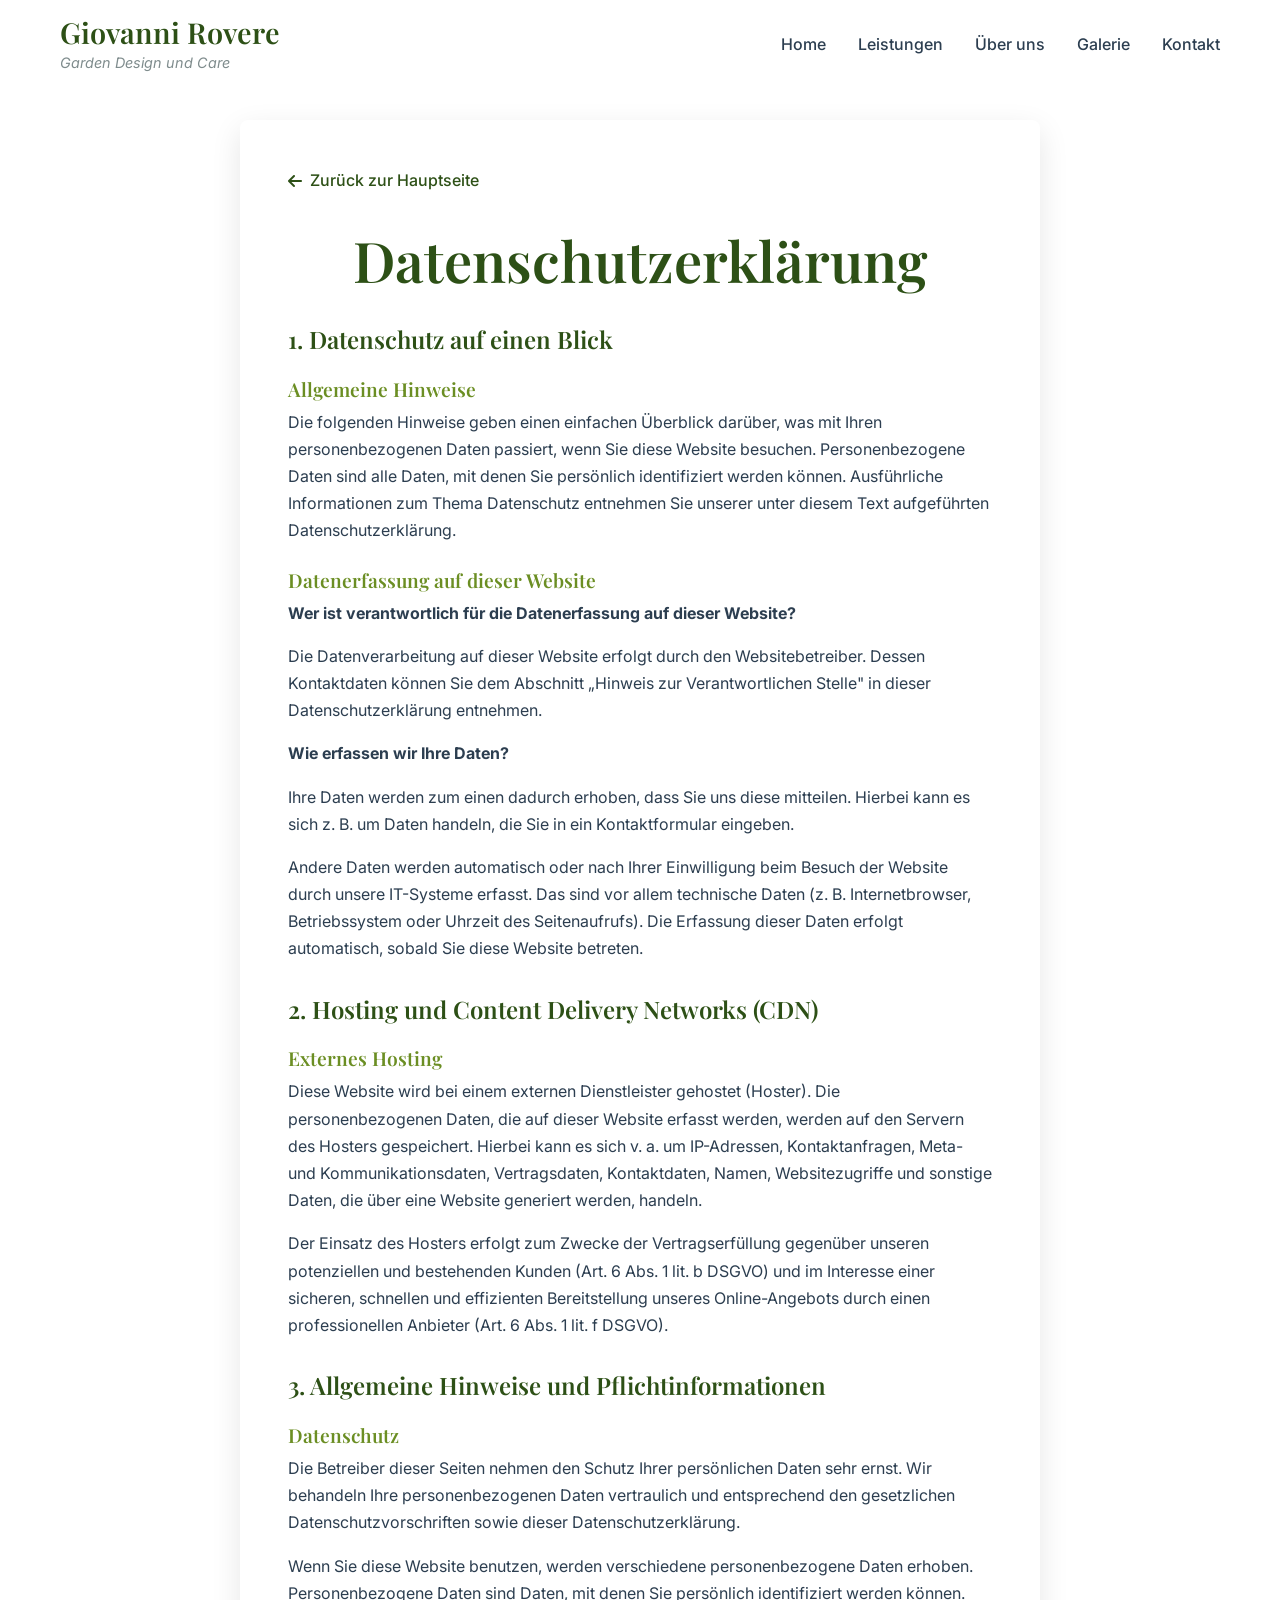
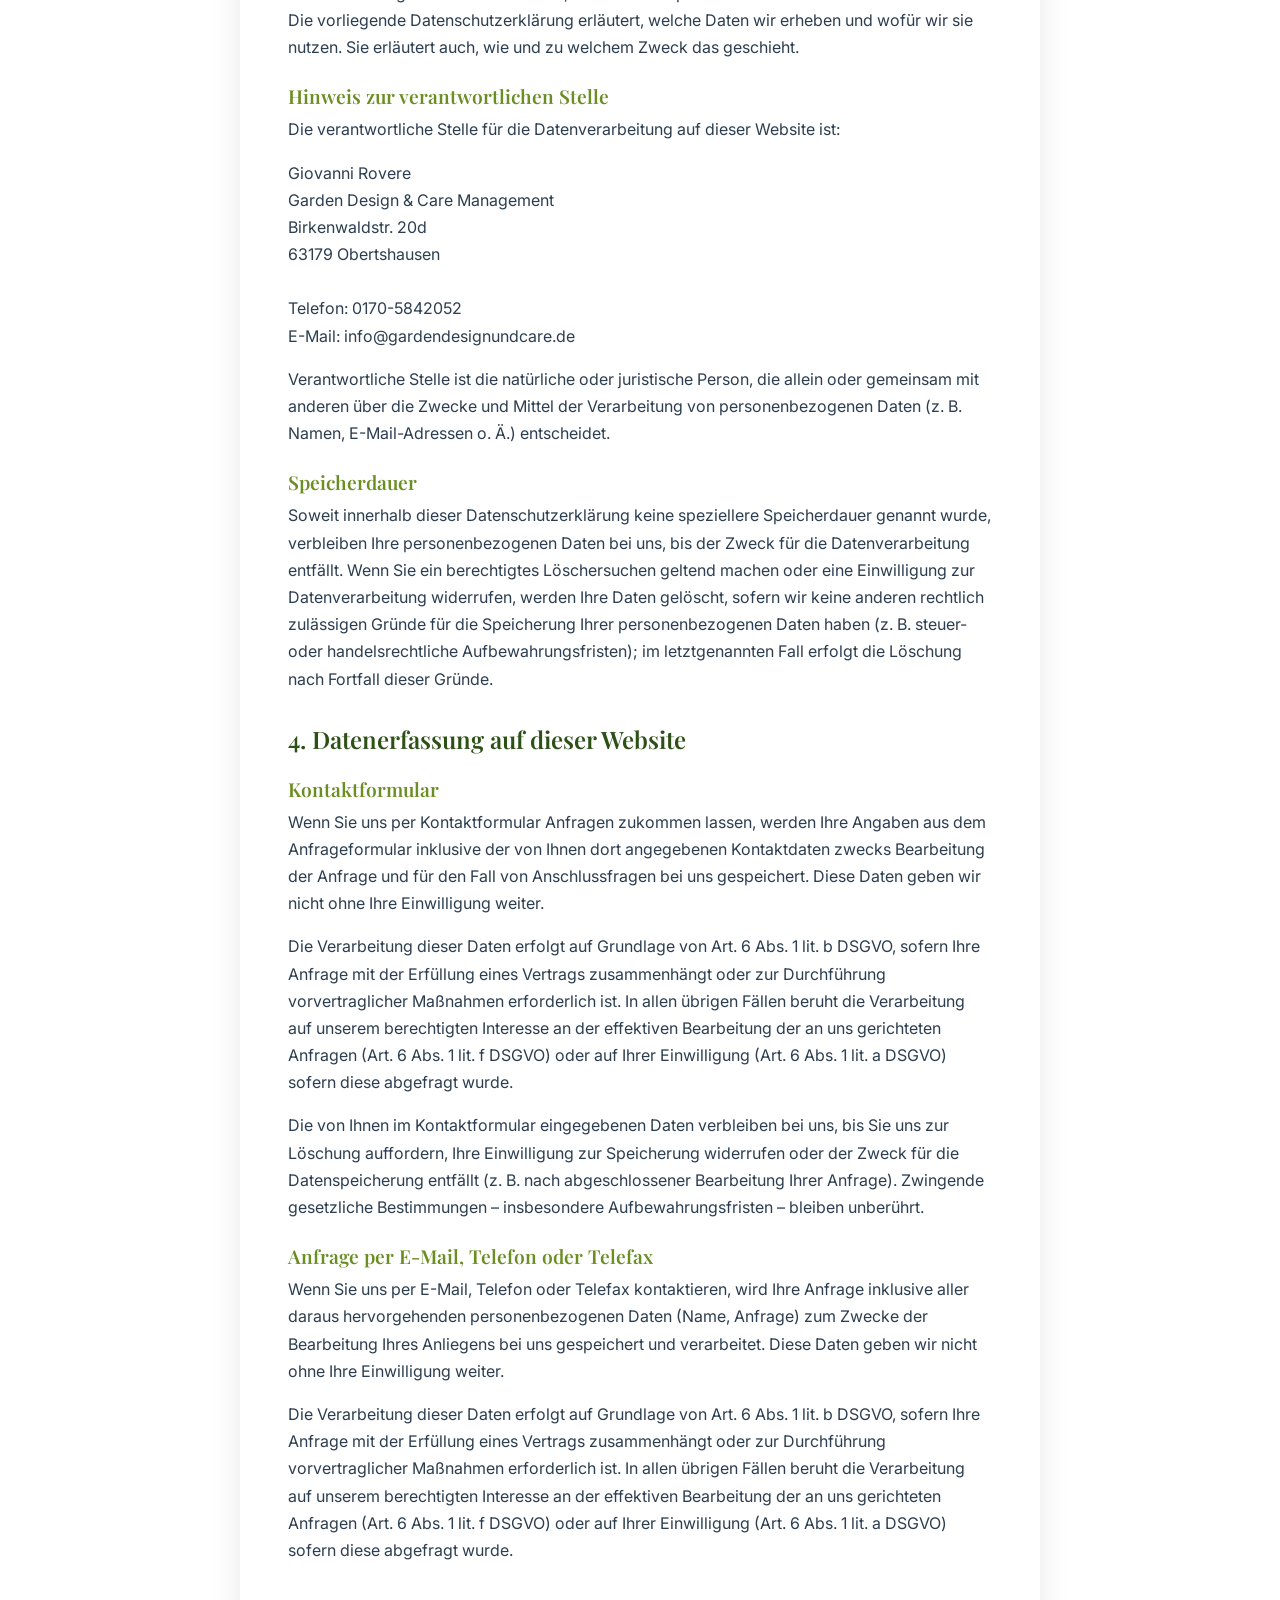
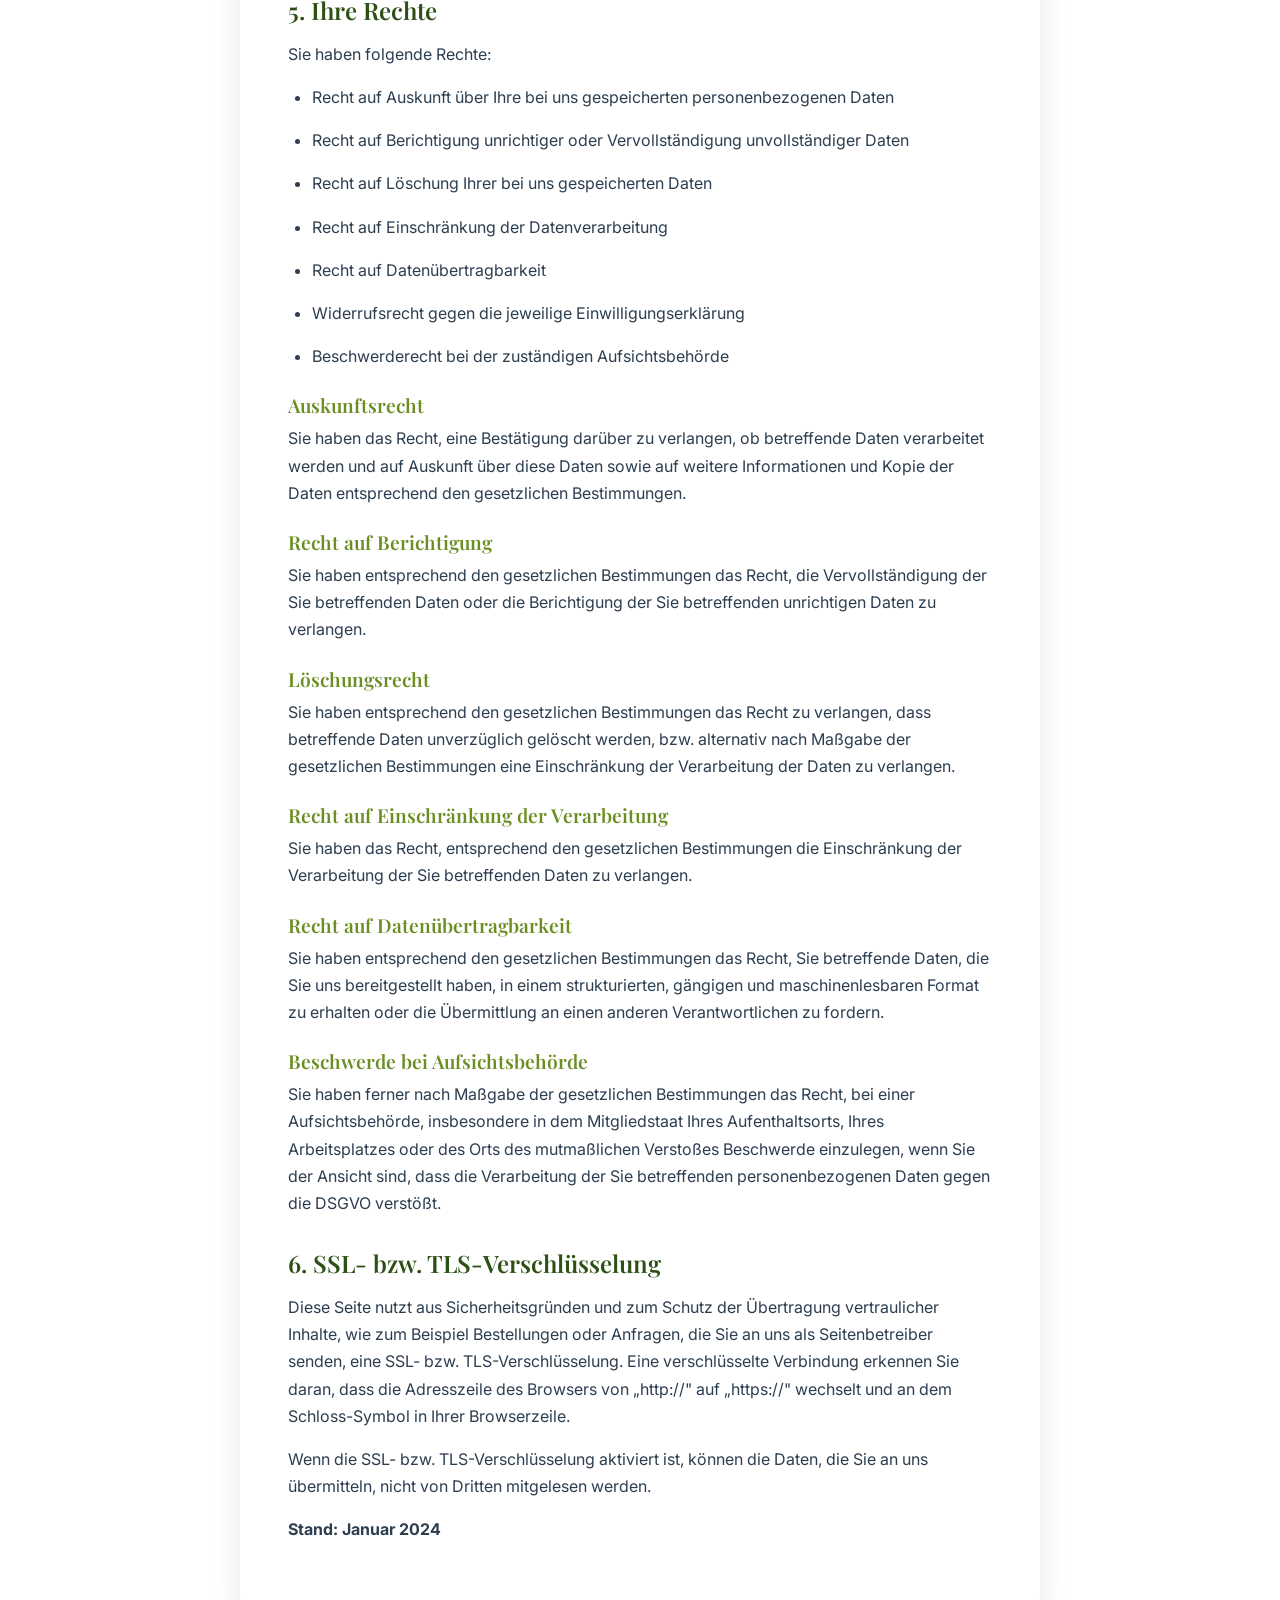
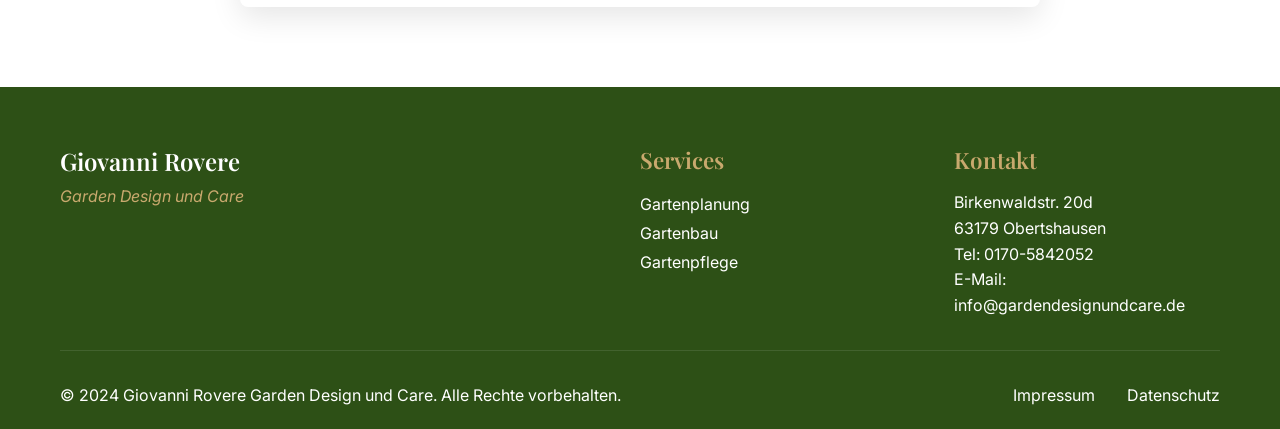
==== datenschutz.html @ 3ccd60da "Initial website launch for Giovanni Rovere Garden Design & Care ✨ Features implemented: - Modern, lu" ====
<!DOCTYPE html>
<html lang="de">
<head>
    <meta charset="UTF-8">
    <meta name="viewport" content="width=device-width, initial-scale=1.0">
    <title>Datenschutzerklärung - Garden Design und Care | Giovanni Rovere</title>
    <meta name="description" content="Datenschutzerklärung von Garden Design und Care Management - Giovanni Rovere, Obertshausen">
    
    <link rel="preconnect" href="https://fonts.googleapis.com">
    <link rel="preconnect" href="https://fonts.gstatic.com" crossorigin>
    <link href="https://fonts.googleapis.com/css2?family=Playfair+Display:wght@400;500;600;700&family=Inter:wght@300;400;500;600;700&display=swap" rel="stylesheet">
    <link rel="stylesheet" href="https://cdnjs.cloudflare.com/ajax/libs/font-awesome/6.4.0/css/all.min.css">
    <link rel="stylesheet" href="css/style.css">
    <style>
        .legal-page {
            padding: 120px 0 80px;
            min-height: 100vh;
        }
        .legal-content {
            max-width: 800px;
            margin: 0 auto;
            background: var(--white);
            padding: 3rem;
            border-radius: var(--border-radius);
            box-shadow: var(--shadow);
        }
        .legal-content h1 {
            color: var(--primary-color);
            margin-bottom: 2rem;
            text-align: center;
        }
        .legal-content h2 {
            color: var(--primary-color);
            margin-top: 2rem;
            margin-bottom: 1rem;
            font-size: 1.5rem;
        }
        .legal-content h3 {
            color: var(--secondary-color);
            margin-top: 1.5rem;
            margin-bottom: 0.5rem;
            font-size: 1.2rem;
        }
        .legal-content p, .legal-content li {
            margin-bottom: 1rem;
            line-height: 1.7;
        }
        .legal-content ul {
            margin-left: 1.5rem;
            margin-bottom: 1.5rem;
        }
        .back-btn {
            display: inline-flex;
            align-items: center;
            gap: 0.5rem;
            color: var(--primary-color);
            text-decoration: none;
            margin-bottom: 2rem;
            font-weight: 500;
            transition: var(--transition);
        }
        .back-btn:hover {
            color: var(--accent-color);
        }
    </style>
</head>
<body>
    <!-- Navigation -->
    <nav class="navbar scrolled" id="navbar">
        <div class="nav-container">
            <div class="nav-brand">
                <h2>Giovanni Rovere</h2>
                <span class="nav-tagline">Garden Design und Care</span>
            </div>
            <ul class="nav-menu" id="nav-menu">
                <li><a href="index.html" class="nav-link">Home</a></li>
                <li><a href="index.html#services" class="nav-link">Leistungen</a></li>
                <li><a href="index.html#about" class="nav-link">Über uns</a></li>
                <li><a href="index.html#gallery" class="nav-link">Galerie</a></li>
                <li><a href="index.html#contact" class="nav-link">Kontakt</a></li>
            </ul>
            <div class="hamburger" id="hamburger">
                <span></span>
                <span></span>
                <span></span>
            </div>
        </div>
    </nav>

    <!-- Legal Content -->
    <section class="legal-page">
        <div class="container">
            <div class="legal-content">
                <a href="index.html" class="back-btn">
                    <i class="fas fa-arrow-left"></i>
                    Zurück zur Hauptseite
                </a>
                
                <h1>Datenschutzerklärung</h1>
                
                <h2>1. Datenschutz auf einen Blick</h2>
                
                <h3>Allgemeine Hinweise</h3>
                <p>Die folgenden Hinweise geben einen einfachen Überblick darüber, was mit Ihren personenbezogenen Daten passiert, wenn Sie diese Website besuchen. Personenbezogene Daten sind alle Daten, mit denen Sie persönlich identifiziert werden können. Ausführliche Informationen zum Thema Datenschutz entnehmen Sie unserer unter diesem Text aufgeführten Datenschutzerklärung.</p>
                
                <h3>Datenerfassung auf dieser Website</h3>
                <p><strong>Wer ist verantwortlich für die Datenerfassung auf dieser Website?</strong></p>
                <p>Die Datenverarbeitung auf dieser Website erfolgt durch den Websitebetreiber. Dessen Kontaktdaten können Sie dem Abschnitt „Hinweis zur Verantwortlichen Stelle" in dieser Datenschutzerklärung entnehmen.</p>
                
                <p><strong>Wie erfassen wir Ihre Daten?</strong></p>
                <p>Ihre Daten werden zum einen dadurch erhoben, dass Sie uns diese mitteilen. Hierbei kann es sich z. B. um Daten handeln, die Sie in ein Kontaktformular eingeben.</p>
                
                <p>Andere Daten werden automatisch oder nach Ihrer Einwilligung beim Besuch der Website durch unsere IT-Systeme erfasst. Das sind vor allem technische Daten (z. B. Internetbrowser, Betriebssystem oder Uhrzeit des Seitenaufrufs). Die Erfassung dieser Daten erfolgt automatisch, sobald Sie diese Website betreten.</p>
                
                <h2>2. Hosting und Content Delivery Networks (CDN)</h2>
                
                <h3>Externes Hosting</h3>
                <p>Diese Website wird bei einem externen Dienstleister gehostet (Hoster). Die personenbezogenen Daten, die auf dieser Website erfasst werden, werden auf den Servern des Hosters gespeichert. Hierbei kann es sich v. a. um IP-Adressen, Kontaktanfragen, Meta- und Kommunikationsdaten, Vertragsdaten, Kontaktdaten, Namen, Websitezugriffe und sonstige Daten, die über eine Website generiert werden, handeln.</p>
                
                <p>Der Einsatz des Hosters erfolgt zum Zwecke der Vertragserfüllung gegenüber unseren potenziellen und bestehenden Kunden (Art. 6 Abs. 1 lit. b DSGVO) und im Interesse einer sicheren, schnellen und effizienten Bereitstellung unseres Online-Angebots durch einen professionellen Anbieter (Art. 6 Abs. 1 lit. f DSGVO).</p>
                
                <h2>3. Allgemeine Hinweise und Pflichtinformationen</h2>
                
                <h3>Datenschutz</h3>
                <p>Die Betreiber dieser Seiten nehmen den Schutz Ihrer persönlichen Daten sehr ernst. Wir behandeln Ihre personenbezogenen Daten vertraulich und entsprechend den gesetzlichen Datenschutzvorschriften sowie dieser Datenschutzerklärung.</p>
                
                <p>Wenn Sie diese Website benutzen, werden verschiedene personenbezogene Daten erhoben. Personenbezogene Daten sind Daten, mit denen Sie persönlich identifiziert werden können. Die vorliegende Datenschutzerklärung erläutert, welche Daten wir erheben und wofür wir sie nutzen. Sie erläutert auch, wie und zu welchem Zweck das geschieht.</p>
                
                <h3>Hinweis zur verantwortlichen Stelle</h3>
                <p>Die verantwortliche Stelle für die Datenverarbeitung auf dieser Website ist:</p>
                <p>
                    Giovanni Rovere<br>
                    Garden Design & Care Management<br>
                    Birkenwaldstr. 20d<br>
                    63179 Obertshausen<br><br>
                    Telefon: 0170-5842052<br>
                    E-Mail: info@gardendesignundcare.de
                </p>
                
                <p>Verantwortliche Stelle ist die natürliche oder juristische Person, die allein oder gemeinsam mit anderen über die Zwecke und Mittel der Verarbeitung von personenbezogenen Daten (z. B. Namen, E-Mail-Adressen o. Ä.) entscheidet.</p>
                
                <h3>Speicherdauer</h3>
                <p>Soweit innerhalb dieser Datenschutzerklärung keine speziellere Speicherdauer genannt wurde, verbleiben Ihre personenbezogenen Daten bei uns, bis der Zweck für die Datenverarbeitung entfällt. Wenn Sie ein berechtigtes Löschersuchen geltend machen oder eine Einwilligung zur Datenverarbeitung widerrufen, werden Ihre Daten gelöscht, sofern wir keine anderen rechtlich zulässigen Gründe für die Speicherung Ihrer personenbezogenen Daten haben (z. B. steuer- oder handelsrechtliche Aufbewahrungsfristen); im letztgenannten Fall erfolgt die Löschung nach Fortfall dieser Gründe.</p>
                
                <h2>4. Datenerfassung auf dieser Website</h2>
                
                <h3>Kontaktformular</h3>
                <p>Wenn Sie uns per Kontaktformular Anfragen zukommen lassen, werden Ihre Angaben aus dem Anfrageformular inklusive der von Ihnen dort angegebenen Kontaktdaten zwecks Bearbeitung der Anfrage und für den Fall von Anschlussfragen bei uns gespeichert. Diese Daten geben wir nicht ohne Ihre Einwilligung weiter.</p>
                
                <p>Die Verarbeitung dieser Daten erfolgt auf Grundlage von Art. 6 Abs. 1 lit. b DSGVO, sofern Ihre Anfrage mit der Erfüllung eines Vertrags zusammenhängt oder zur Durchführung vorvertraglicher Maßnahmen erforderlich ist. In allen übrigen Fällen beruht die Verarbeitung auf unserem berechtigten Interesse an der effektiven Bearbeitung der an uns gerichteten Anfragen (Art. 6 Abs. 1 lit. f DSGVO) oder auf Ihrer Einwilligung (Art. 6 Abs. 1 lit. a DSGVO) sofern diese abgefragt wurde.</p>
                
                <p>Die von Ihnen im Kontaktformular eingegebenen Daten verbleiben bei uns, bis Sie uns zur Löschung auffordern, Ihre Einwilligung zur Speicherung widerrufen oder der Zweck für die Datenspeicherung entfällt (z. B. nach abgeschlossener Bearbeitung Ihrer Anfrage). Zwingende gesetzliche Bestimmungen – insbesondere Aufbewahrungsfristen – bleiben unberührt.</p>
                
                <h3>Anfrage per E-Mail, Telefon oder Telefax</h3>
                <p>Wenn Sie uns per E-Mail, Telefon oder Telefax kontaktieren, wird Ihre Anfrage inklusive aller daraus hervorgehenden personenbezogenen Daten (Name, Anfrage) zum Zwecke der Bearbeitung Ihres Anliegens bei uns gespeichert und verarbeitet. Diese Daten geben wir nicht ohne Ihre Einwilligung weiter.</p>
                
                <p>Die Verarbeitung dieser Daten erfolgt auf Grundlage von Art. 6 Abs. 1 lit. b DSGVO, sofern Ihre Anfrage mit der Erfüllung eines Vertrags zusammenhängt oder zur Durchführung vorvertraglicher Maßnahmen erforderlich ist. In allen übrigen Fällen beruht die Verarbeitung auf unserem berechtigten Interesse an der effektiven Bearbeitung der an uns gerichteten Anfragen (Art. 6 Abs. 1 lit. f DSGVO) oder auf Ihrer Einwilligung (Art. 6 Abs. 1 lit. a DSGVO) sofern diese abgefragt wurde.</p>
                
                <h2>5. Ihre Rechte</h2>
                
                <p>Sie haben folgende Rechte:</p>
                <ul>
                    <li>Recht auf Auskunft über Ihre bei uns gespeicherten personenbezogenen Daten</li>
                    <li>Recht auf Berichtigung unrichtiger oder Vervollständigung unvollständiger Daten</li>
                    <li>Recht auf Löschung Ihrer bei uns gespeicherten Daten</li>
                    <li>Recht auf Einschränkung der Datenverarbeitung</li>
                    <li>Recht auf Datenübertragbarkeit</li>
                    <li>Widerrufsrecht gegen die jeweilige Einwilligungserklärung</li>
                    <li>Beschwerderecht bei der zuständigen Aufsichtsbehörde</li>
                </ul>
                
                <h3>Auskunftsrecht</h3>
                <p>Sie haben das Recht, eine Bestätigung darüber zu verlangen, ob betreffende Daten verarbeitet werden und auf Auskunft über diese Daten sowie auf weitere Informationen und Kopie der Daten entsprechend den gesetzlichen Bestimmungen.</p>
                
                <h3>Recht auf Berichtigung</h3>
                <p>Sie haben entsprechend den gesetzlichen Bestimmungen das Recht, die Vervollständigung der Sie betreffenden Daten oder die Berichtigung der Sie betreffenden unrichtigen Daten zu verlangen.</p>
                
                <h3>Löschungsrecht</h3>
                <p>Sie haben entsprechend den gesetzlichen Bestimmungen das Recht zu verlangen, dass betreffende Daten unverzüglich gelöscht werden, bzw. alternativ nach Maßgabe der gesetzlichen Bestimmungen eine Einschränkung der Verarbeitung der Daten zu verlangen.</p>
                
                <h3>Recht auf Einschränkung der Verarbeitung</h3>
                <p>Sie haben das Recht, entsprechend den gesetzlichen Bestimmungen die Einschränkung der Verarbeitung der Sie betreffenden Daten zu verlangen.</p>
                
                <h3>Recht auf Datenübertragbarkeit</h3>
                <p>Sie haben entsprechend den gesetzlichen Bestimmungen das Recht, Sie betreffende Daten, die Sie uns bereitgestellt haben, in einem strukturierten, gängigen und maschinenlesbaren Format zu erhalten oder die Übermittlung an einen anderen Verantwortlichen zu fordern.</p>
                
                <h3>Beschwerde bei Aufsichtsbehörde</h3>
                <p>Sie haben ferner nach Maßgabe der gesetzlichen Bestimmungen das Recht, bei einer Aufsichtsbehörde, insbesondere in dem Mitgliedstaat Ihres Aufenthaltsorts, Ihres Arbeitsplatzes oder des Orts des mutmaßlichen Verstoßes Beschwerde einzulegen, wenn Sie der Ansicht sind, dass die Verarbeitung der Sie betreffenden personenbezogenen Daten gegen die DSGVO verstößt.</p>
                
                <h2>6. SSL- bzw. TLS-Verschlüsselung</h2>
                <p>Diese Seite nutzt aus Sicherheitsgründen und zum Schutz der Übertragung vertraulicher Inhalte, wie zum Beispiel Bestellungen oder Anfragen, die Sie an uns als Seitenbetreiber senden, eine SSL- bzw. TLS-Verschlüsselung. Eine verschlüsselte Verbindung erkennen Sie daran, dass die Adresszeile des Browsers von „http://" auf „https://" wechselt und an dem Schloss-Symbol in Ihrer Browserzeile.</p>
                
                <p>Wenn die SSL- bzw. TLS-Verschlüsselung aktiviert ist, können die Daten, die Sie an uns übermitteln, nicht von Dritten mitgelesen werden.</p>
                
                <p><strong>Stand: Januar 2024</strong></p>
            </div>
        </div>
    </section>

    <!-- Footer -->
    <footer class="footer">
        <div class="container">
            <div class="footer-content">
                <div class="footer-brand">
                    <h3>Giovanni Rovere</h3>
                    <p>Garden Design und Care</p>
                </div>
                <div class="footer-links">
                    <h4>Services</h4>
                    <ul>
                        <li><a href="index.html#services">Gartenplanung</a></li>
                        <li><a href="index.html#services">Gartenbau</a></li>
                        <li><a href="index.html#services">Gartenpflege</a></li>
                    </ul>
                </div>
                <div class="footer-contact">
                    <h4>Kontakt</h4>
                    <p>Birkenwaldstr. 20d<br>63179 Obertshausen</p>
                    <p>Tel: 0170-5842052</p>
                    <p>E-Mail: info@gardendesignundcare.de</p>
                </div>
            </div>
            <div class="footer-bottom">
                <p>&copy; 2024 Giovanni Rovere Garden Design und Care. Alle Rechte vorbehalten.</p>
                <div class="footer-legal">
                    <a href="impressum.html">Impressum</a>
                    <a href="datenschutz.html">Datenschutz</a>
                </div>
            </div>
        </div>
    </footer>

    <script src="js/script.js"></script>
</body>
</html>
---- css/style.css ----
/* Reset and Base Styles */
* {
    margin: 0;
    padding: 0;
    box-sizing: border-box;
}

:root {
    --primary-color: #2d5016;
    --secondary-color: #6b8e23;
    --accent-color: #c9a96e;
    --accent-light: #f5f0e8;
    --text-dark: #2c3e50;
    --text-light: #7f8c8d;
    --white: #ffffff;
    --black: #000000;
    --shadow: 0 10px 30px rgba(0, 0, 0, 0.1);
    --shadow-hover: 0 15px 40px rgba(0, 0, 0, 0.15);
    --border-radius: 8px;
    --transition: all 0.3s cubic-bezier(0.4, 0, 0.2, 1);
}

body {
    font-family: 'Inter', sans-serif;
    font-weight: 400;
    line-height: 1.6;
    color: var(--text-dark);
    overflow-x: hidden;
}

.container {
    max-width: 1200px;
    margin: 0 auto;
    padding: 0 20px;
}

/* Typography */
h1, h2, h3, h4, h5, h6 {
    font-family: 'Playfair Display', serif;
    font-weight: 600;
    line-height: 1.2;
    margin-bottom: 1rem;
}

h1 { font-size: 3.5rem; }
h2 { font-size: 2.5rem; }
h3 { font-size: 1.8rem; }
h4 { font-size: 1.4rem; }

/* Buttons */
.btn {
    display: inline-block;
    padding: 15px 30px;
    text-decoration: none;
    border-radius: var(--border-radius);
    font-weight: 600;
    text-transform: uppercase;
    letter-spacing: 0.5px;
    transition: var(--transition);
    border: 2px solid transparent;
    cursor: pointer;
    font-size: 14px;
}

.btn-primary {
    background: linear-gradient(135deg, var(--primary-color), var(--secondary-color));
    color: var(--white);
    box-shadow: var(--shadow);
}

.btn-primary:hover {
    transform: translateY(-2px);
    box-shadow: var(--shadow-hover);
}

.btn-secondary {
    background: transparent;
    color: var(--white);
    border-color: var(--white);
}

.btn-secondary:hover {
    background: var(--white);
    color: var(--primary-color);
}

/* Navigation */
.navbar {
    position: fixed;
    top: 0;
    width: 100%;
    z-index: 1000;
    padding: 15px 0;
    transition: var(--transition);
    background: rgba(255, 255, 255, 0.95);
    backdrop-filter: blur(20px);
    border-bottom: 1px solid rgba(255, 255, 255, 0.2);
}

.navbar.scrolled {
    background: rgba(255, 255, 255, 0.98);
    box-shadow: var(--shadow);
}

.nav-container {
    display: flex;
    justify-content: space-between;
    align-items: center;
    max-width: 1200px;
    margin: 0 auto;
    padding: 0 20px;
}

.nav-brand h2 {
    font-size: 1.8rem;
    color: var(--primary-color);
    margin: 0;
}

.nav-tagline {
    font-size: 0.9rem;
    color: var(--text-light);
    font-style: italic;
}

.nav-menu {
    display: flex;
    list-style: none;
    gap: 2rem;
}

.nav-link {
    text-decoration: none;
    color: var(--text-dark);
    font-weight: 500;
    transition: var(--transition);
    position: relative;
}

.nav-link::after {
    content: '';
    position: absolute;
    bottom: -5px;
    left: 0;
    width: 0;
    height: 2px;
    background: var(--accent-color);
    transition: var(--transition);
}

.nav-link:hover::after,
.nav-link.active::after {
    width: 100%;
}

.hamburger {
    display: none;
    flex-direction: column;
    cursor: pointer;
}

.hamburger span {
    width: 25px;
    height: 3px;
    background: var(--primary-color);
    margin: 3px 0;
    transition: var(--transition);
}

/* Hero Section */
.hero {
    height: 100vh;
    background: linear-gradient(rgba(0, 0, 0, 0.4), rgba(0, 0, 0, 0.4)),
                url('data:image/svg+xml,<svg xmlns="http://www.w3.org/2000/svg" viewBox="0 0 1200 800"><rect width="1200" height="800" fill="%236b8e23"/><circle cx="200" cy="200" r="100" fill="%232d5016" opacity="0.3"/><circle cx="800" cy="400" r="150" fill="%23c9a96e" opacity="0.2"/><circle cx="1000" cy="100" r="80" fill="%232d5016" opacity="0.4"/></svg>');
    background-size: cover;
    background-position: center;
    background-attachment: fixed;
    display: flex;
    align-items: center;
    justify-content: center;
    text-align: center;
    position: relative;
}

.hero-content {
    color: var(--white);
    max-width: 800px;
    padding: 0 20px;
    z-index: 2;
}

.hero-title {
    font-size: 4rem;
    margin-bottom: 1.5rem;
    text-shadow: 2px 2px 4px rgba(0, 0, 0, 0.5);
}

.hero-subtitle {
    font-size: 1.3rem;
    margin-bottom: 2.5rem;
    font-weight: 300;
    text-shadow: 1px 1px 2px rgba(0, 0, 0, 0.5);
}

.hero-buttons {
    display: flex;
    gap: 1.5rem;
    justify-content: center;
    flex-wrap: wrap;
}

.hero-scroll {
    position: absolute;
    bottom: 30px;
    left: 50%;
    transform: translateX(-50%);
    color: var(--white);
    font-size: 1.5rem;
    animation: bounce 2s infinite;
}

@keyframes bounce {
    0%, 20%, 50%, 80%, 100% { transform: translateX(-50%) translateY(0); }
    40% { transform: translateX(-50%) translateY(-10px); }
    60% { transform: translateX(-50%) translateY(-5px); }
}

/* Section Styles */
section {
    padding: 80px 0;
}

.section-header {
    text-align: center;
    margin-bottom: 60px;
}

.section-header h2 {
    color: var(--primary-color);
    margin-bottom: 1rem;
}

.section-header p {
    font-size: 1.1rem;
    color: var(--text-light);
    max-width: 600px;
    margin: 0 auto;
}

/* Services Section */
.services {
    background: var(--accent-light);
}

.services-grid {
    display: grid;
    grid-template-columns: repeat(auto-fit, minmax(350px, 1fr));
    gap: 2rem;
}

.service-card {
    background: var(--white);
    padding: 2.5rem;
    border-radius: var(--border-radius);
    text-align: center;
    box-shadow: var(--shadow);
    transition: var(--transition);
    border-top: 4px solid var(--accent-color);
}

.service-card:hover {
    transform: translateY(-10px);
    box-shadow: var(--shadow-hover);
}

.service-icon {
    width: 80px;
    height: 80px;
    margin: 0 auto 1.5rem;
    background: linear-gradient(135deg, var(--primary-color), var(--secondary-color));
    border-radius: 50%;
    display: flex;
    align-items: center;
    justify-content: center;
    color: var(--white);
    font-size: 2rem;
}

.service-card h3 {
    color: var(--primary-color);
    margin-bottom: 1rem;
}

.service-features {
    list-style: none;
    margin-top: 1.5rem;
}

.service-features li {
    padding: 0.5rem 0;
    color: var(--text-light);
    position: relative;
    padding-left: 1.5rem;
}

.service-features li::before {
    content: '✓';
    position: absolute;
    left: 0;
    color: var(--accent-color);
    font-weight: bold;
}

/* About Section */
.about-content {
    display: grid;
    grid-template-columns: 1fr 400px;
    gap: 4rem;
    align-items: center;
}

.about-text h2 {
    color: var(--primary-color);
}

.about-text h3 {
    color: var(--accent-color);
    font-size: 1.3rem;
    margin-bottom: 1.5rem;
}

.about-text p {
    margin-bottom: 1.5rem;
    color: var(--text-light);
    line-height: 1.8;
}

.about-features {
    display: flex;
    gap: 2rem;
    margin-top: 2rem;
}

.feature {
    display: flex;
    align-items: center;
    gap: 0.5rem;
    color: var(--primary-color);
    font-weight: 600;
}

.feature i {
    color: var(--accent-color);
    font-size: 1.2rem;
}

.about-image {
    position: relative;
}

.image-placeholder {
    width: 100%;
    height: 400px;
    background: linear-gradient(135deg, var(--accent-light), var(--accent-color));
    border-radius: var(--border-radius);
    display: flex;
    flex-direction: column;
    align-items: center;
    justify-content: center;
    color: var(--primary-color);
    font-size: 3rem;
    text-align: center;
}

.image-placeholder p {
    font-size: 1rem;
    margin-top: 1rem;
    font-weight: 500;
}

/* Gallery Section */
.gallery {
    background: var(--accent-light);
}

.gallery-grid {
    display: grid;
    grid-template-columns: repeat(auto-fit, minmax(280px, 1fr));
    gap: 1.5rem;
}

.gallery-item {
    position: relative;
    border-radius: var(--border-radius);
    overflow: hidden;
    box-shadow: var(--shadow);
    transition: var(--transition);
    height: 250px;
}

.gallery-item:hover {
    transform: scale(1.03);
    box-shadow: var(--shadow-hover);
}

.gallery-item .image-placeholder {
    height: 100%;
    background: linear-gradient(135deg, var(--secondary-color), var(--primary-color));
    color: var(--white);
    font-size: 2rem;
}

.gallery-overlay {
    position: absolute;
    bottom: 0;
    left: 0;
    right: 0;
    background: linear-gradient(transparent, rgba(0, 0, 0, 0.8));
    color: var(--white);
    padding: 2rem 1.5rem 1.5rem;
    transform: translateY(100%);
    transition: var(--transition);
}

.gallery-item:hover .gallery-overlay {
    transform: translateY(0);
}

.gallery-overlay h4 {
    font-size: 1.2rem;
    margin-bottom: 0.5rem;
}

/* Contact Section */
.contact-content {
    display: grid;
    grid-template-columns: 1fr 1fr;
    gap: 4rem;
}

.contact-item {
    display: flex;
    gap: 1rem;
    margin-bottom: 2rem;
    align-items: flex-start;
}

.contact-item i {
    color: var(--accent-color);
    font-size: 1.5rem;
    margin-top: 0.2rem;
}

.contact-item h4 {
    color: var(--primary-color);
    margin-bottom: 0.5rem;
}

.contact-form {
    background: var(--white);
    padding: 2.5rem;
    border-radius: var(--border-radius);
    box-shadow: var(--shadow);
}

.form-group {
    margin-bottom: 1.5rem;
}

.form-group input,
.form-group select,
.form-group textarea {
    width: 100%;
    padding: 12px 15px;
    border: 2px solid #e1e1e1;
    border-radius: var(--border-radius);
    font-family: inherit;
    font-size: 14px;
    transition: var(--transition);
    background: var(--white);
}

.form-group input:focus,
.form-group select:focus,
.form-group textarea:focus {
    outline: none;
    border-color: var(--accent-color);
    box-shadow: 0 0 0 3px rgba(201, 169, 110, 0.1);
}

.form-group textarea {
    resize: vertical;
    min-height: 120px;
}

/* Form Button Loading State */
.btn-loading {
    display: none;
}

.btn:disabled {
    opacity: 0.7;
    cursor: not-allowed;
    transform: none !important;
}

.btn:disabled:hover {
    transform: none !important;
    box-shadow: var(--shadow) !important;
}

/* Form Character Counter */
.char-counter {
    font-size: 0.8rem;
    color: var(--text-light);
    text-align: right;
    margin-top: 0.5rem;
}

.char-counter.warning {
    color: #e67e22;
}

.char-counter.error {
    color: #e74c3c;
}

/* Footer */
.footer {
    background: var(--primary-color);
    color: var(--white);
    padding: 60px 0 20px;
}

.footer-content {
    display: grid;
    grid-template-columns: 2fr 1fr 1fr;
    gap: 3rem;
    margin-bottom: 2rem;
}

.footer-brand h3 {
    font-size: 1.5rem;
    margin-bottom: 0.5rem;
}

.footer-brand p {
    color: var(--accent-color);
    font-style: italic;
    margin-bottom: 1.5rem;
}

.social-links {
    display: flex;
    gap: 1rem;
}

.social-links a {
    width: 40px;
    height: 40px;
    background: var(--accent-color);
    color: var(--primary-color);
    display: flex;
    align-items: center;
    justify-content: center;
    border-radius: 50%;
    text-decoration: none;
    transition: var(--transition);
}

.social-links a:hover {
    background: var(--white);
    transform: translateY(-3px);
}

.footer-links h4,
.footer-contact h4 {
    color: var(--accent-color);
    margin-bottom: 1rem;
}

.footer-links ul {
    list-style: none;
}

.footer-links a {
    color: var(--white);
    text-decoration: none;
    transition: var(--transition);
    line-height: 1.8;
}

.footer-links a:hover {
    color: var(--accent-color);
}

.footer-bottom {
    border-top: 1px solid rgba(255, 255, 255, 0.1);
    padding-top: 2rem;
    display: flex;
    justify-content: space-between;
    align-items: center;
    flex-wrap: wrap;
    gap: 1rem;
}

.footer-legal {
    display: flex;
    gap: 2rem;
}

.footer-legal a {
    color: var(--white);
    text-decoration: none;
    transition: var(--transition);
}

.footer-legal a:hover {
    color: var(--accent-color);
}

/* Responsive Design */
@media (max-width: 768px) {
    .hamburger {
        display: flex;
    }
    
    .nav-menu {
        position: fixed;
        left: -100%;
        top: 70px;
        flex-direction: column;
        background: var(--white);
        width: 100%;
        text-align: center;
        transition: var(--transition);
        box-shadow: var(--shadow);
        padding: 2rem 0;
    }
    
    .nav-menu.active {
        left: 0;
    }
    
    .hero-title {
        font-size: 2.5rem;
    }
    
    .hero-buttons {
        flex-direction: column;
        align-items: center;
    }
    
    .services-grid {
        grid-template-columns: 1fr;
    }
    
    .about-content {
        grid-template-columns: 1fr;
        text-align: center;
    }
    
    .about-features {
        justify-content: center;
        flex-wrap: wrap;
    }
    
    .contact-content {
        grid-template-columns: 1fr;
    }
    
    .footer-content {
        grid-template-columns: 1fr;
        text-align: center;
    }
    
    .footer-bottom {
        flex-direction: column;
        text-align: center;
    }
    
    h1 { font-size: 2.5rem; }
    h2 { font-size: 2rem; }
    h3 { font-size: 1.5rem; }
}

@media (max-width: 480px) {
    .hero-title {
        font-size: 2rem;
    }
    
    .container {
        padding: 0 15px;
    }
    
    .service-card,
    .contact-form {
        padding: 1.5rem;
    }
    
    .gallery-grid {
        grid-template-columns: 1fr;
    }
}
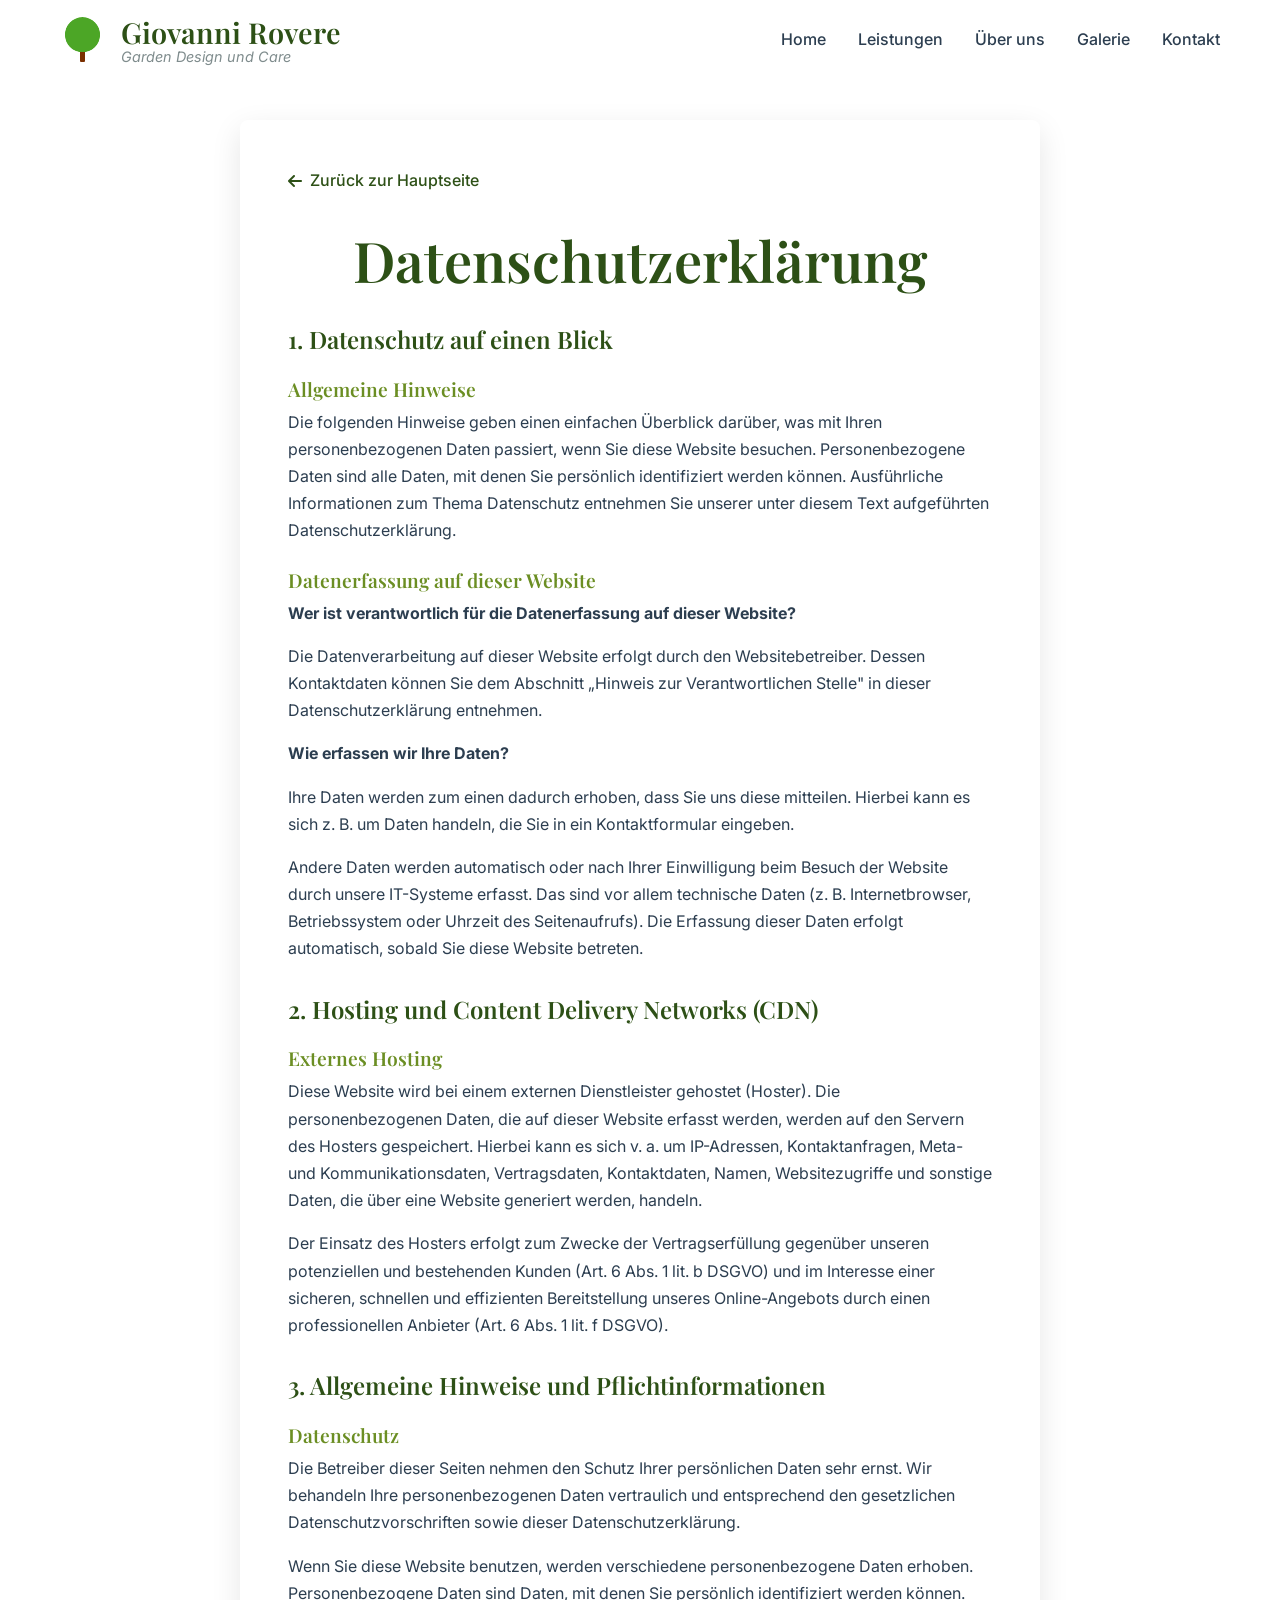
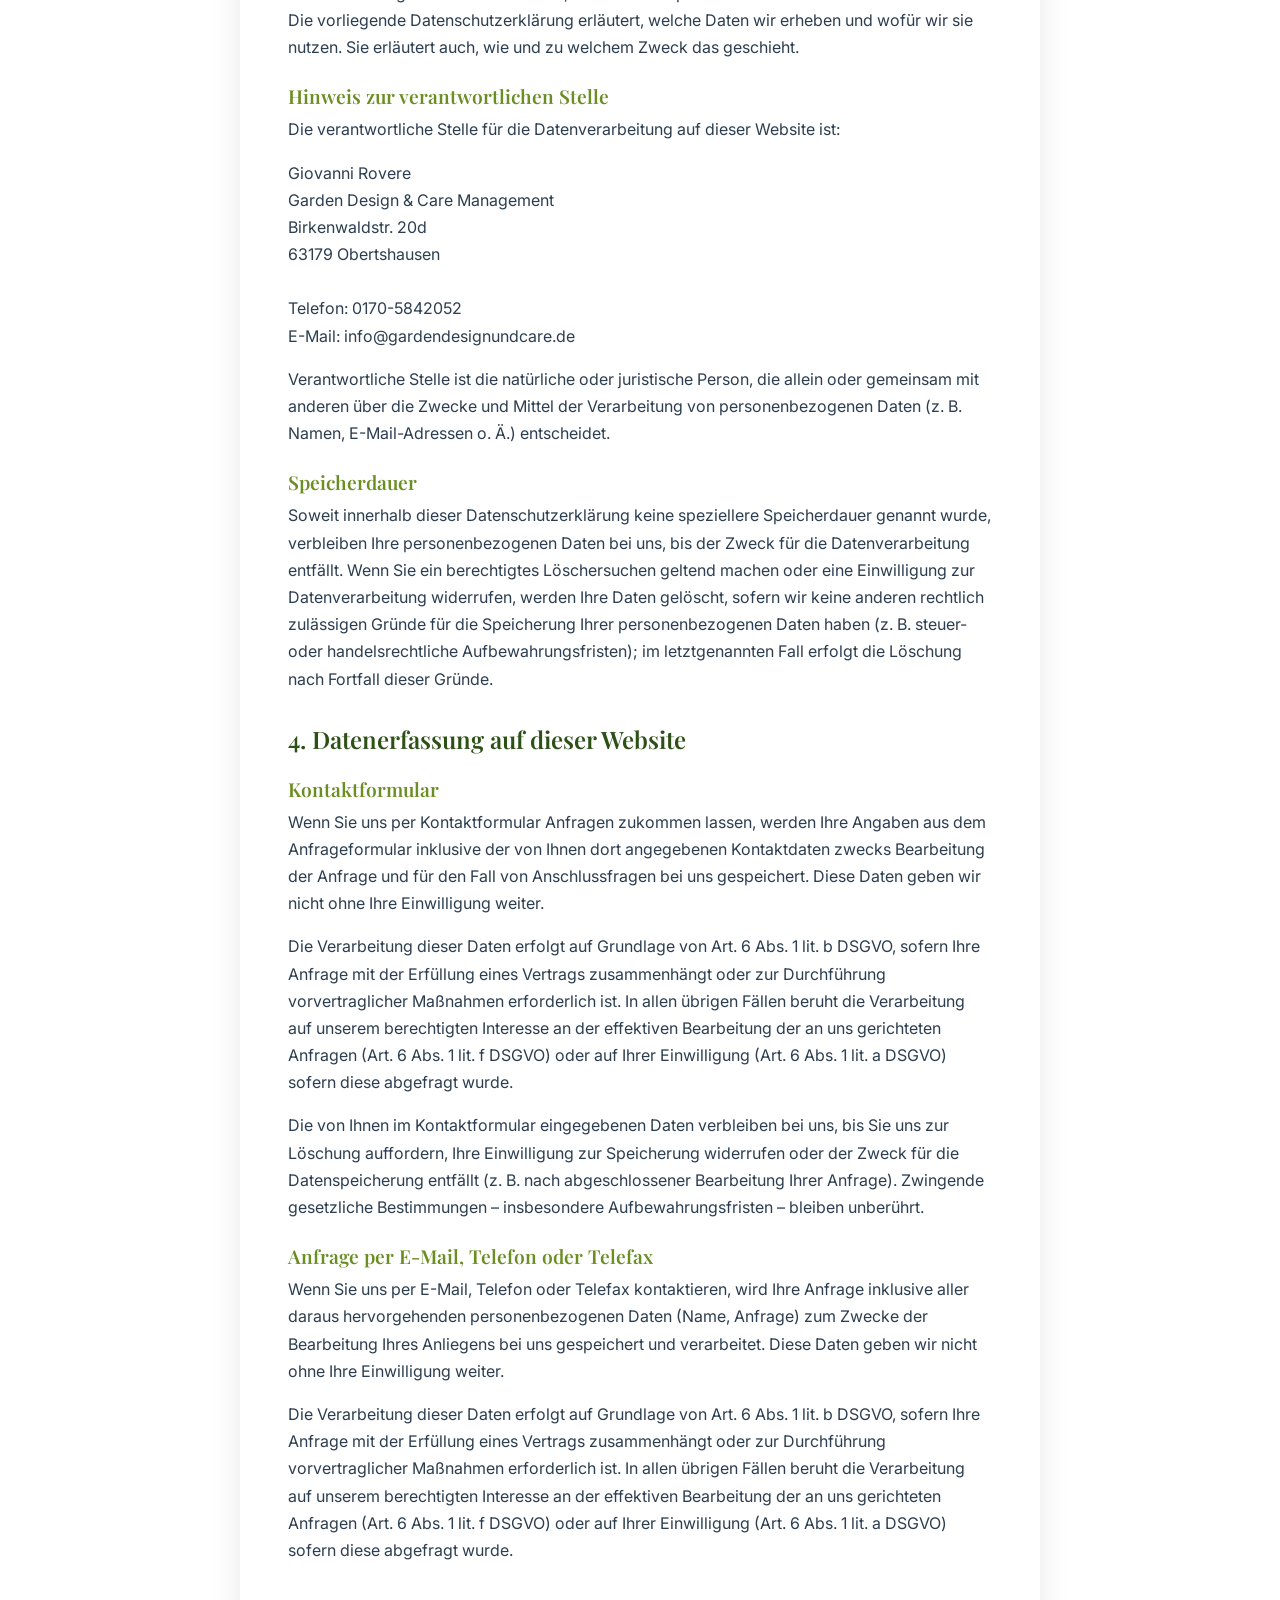
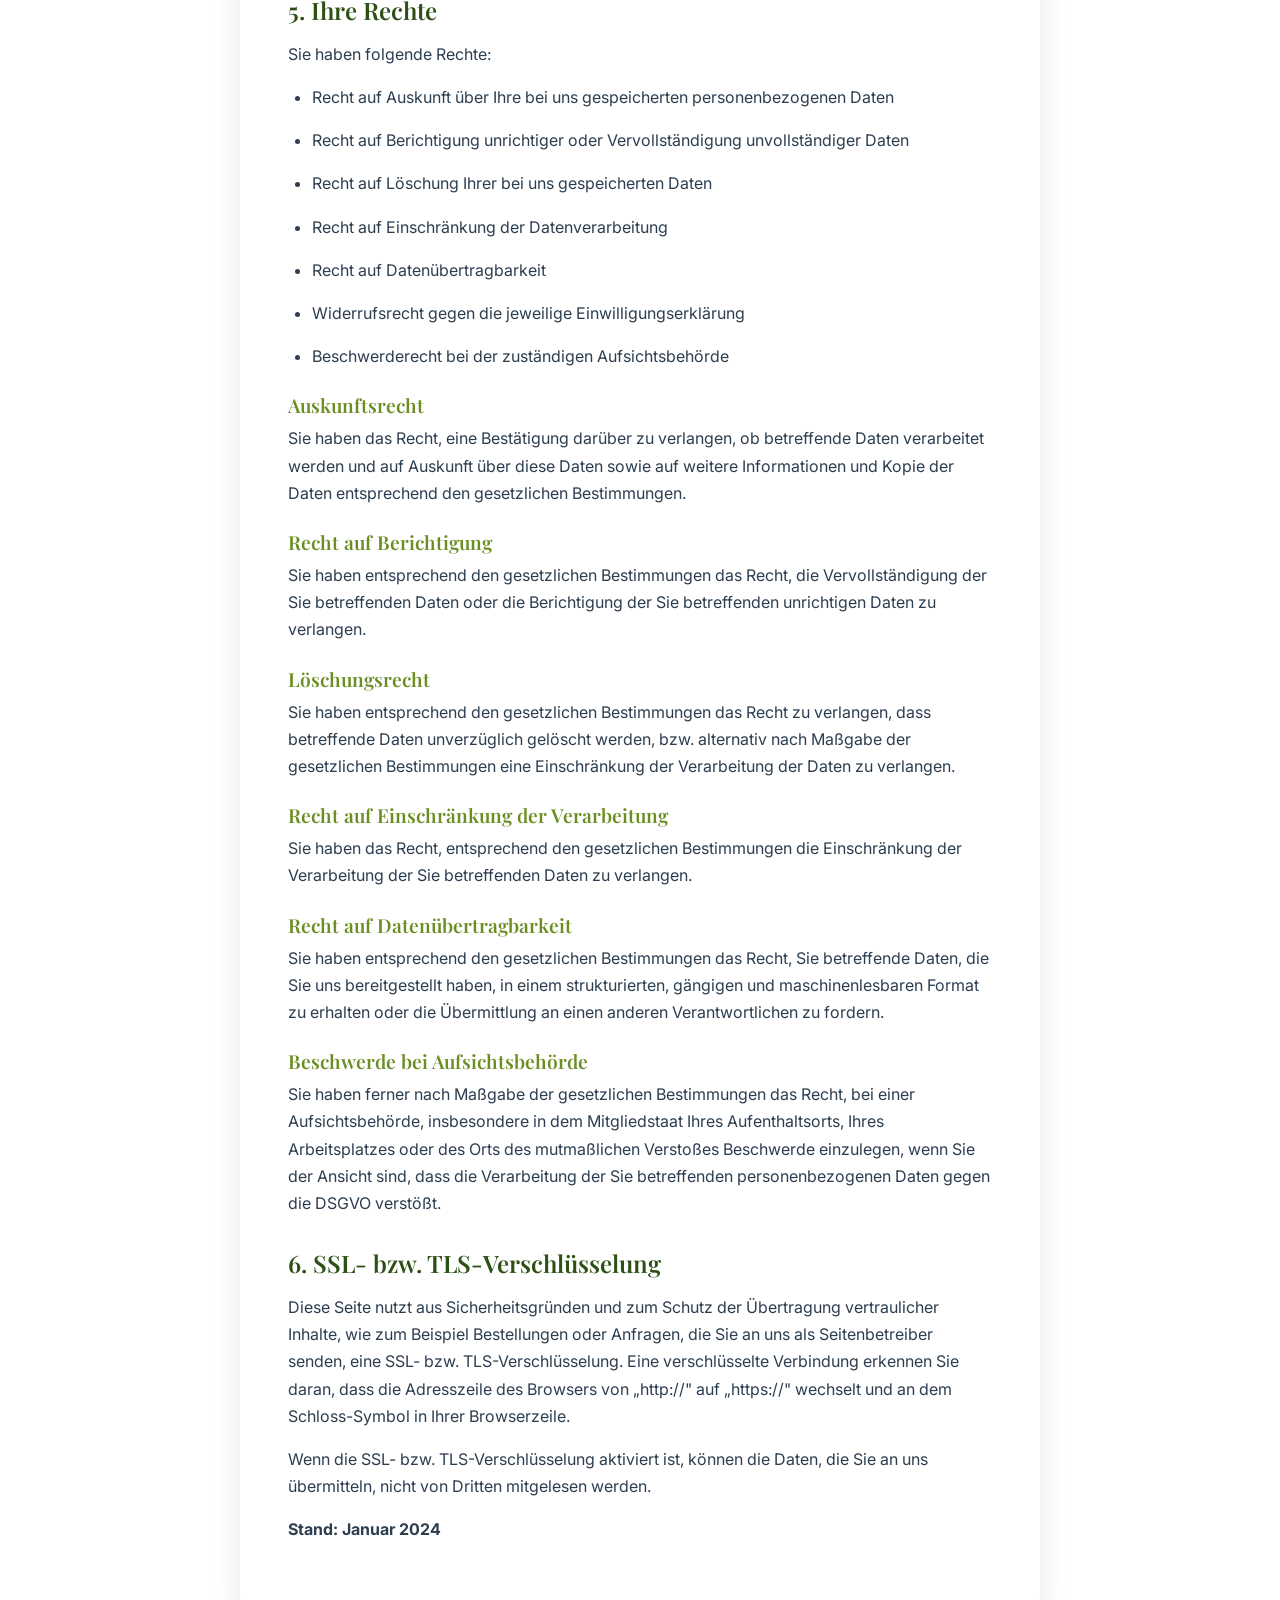
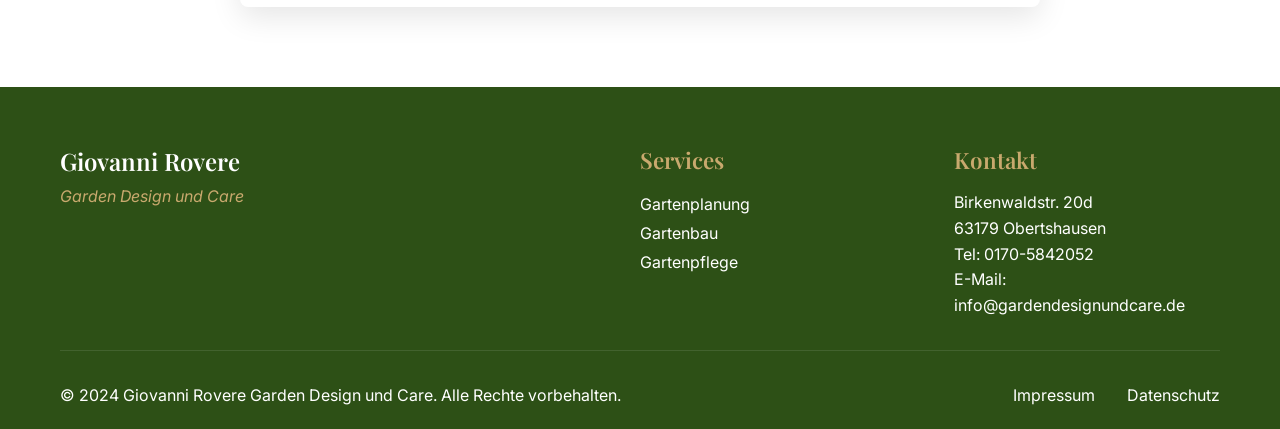
==== commit 1e6cc280: "Add favicon and integrate logo in navigation - Added favicon.svg as site favicon in all HTML pages -" ====
--- a/datenschutz.html
+++ b/datenschutz.html
@@ -11,6 +11,10 @@
     <link href="https://fonts.googleapis.com/css2?family=Playfair+Display:wght@400;500;600;700&family=Inter:wght@300;400;500;600;700&display=swap" rel="stylesheet">
     <link rel="stylesheet" href="https://cdnjs.cloudflare.com/ajax/libs/font-awesome/6.4.0/css/all.min.css">
     <link rel="stylesheet" href="css/style.css">
+    
+    <!-- Favicon -->
+    <link rel="icon" type="image/svg+xml" href="images/favicon.svg">
+    <link rel="alternate icon" type="image/x-icon" href="images/favicon.svg">
     <style>
         .legal-page {
             padding: 120px 0 80px;
@@ -69,8 +73,11 @@
     <nav class="navbar scrolled" id="navbar">
         <div class="nav-container">
             <div class="nav-brand">
-                <h2>Giovanni Rovere</h2>
-                <span class="nav-tagline">Garden Design und Care</span>
+                <img src="images/favicon.svg" alt="Giovanni Rovere Logo" class="nav-logo">
+                <div class="nav-text">
+                    <h2>Giovanni Rovere</h2>
+                    <span class="nav-tagline">Garden Design und Care</span>
+                </div>
             </div>
             <ul class="nav-menu" id="nav-menu">
                 <li><a href="index.html" class="nav-link">Home</a></li>
--- a/css/style.css
+++ b/css/style.css
@@ -111,16 +111,35 @@
     padding: 0 20px;
 }
 
-.nav-brand h2 {
+.nav-brand {
+    display: flex;
+    align-items: center;
+    gap: 1rem;
+}
+
+.nav-logo {
+    width: 45px;
+    height: 45px;
+    object-fit: contain;
+}
+
+.nav-text {
+    display: flex;
+    flex-direction: column;
+}
+
+.nav-text h2 {
     font-size: 1.8rem;
     color: var(--primary-color);
     margin: 0;
+    line-height: 1.2;
 }
 
 .nav-tagline {
     font-size: 0.9rem;
     color: var(--text-light);
     font-style: italic;
+    line-height: 1;
 }
 
 .nav-menu {
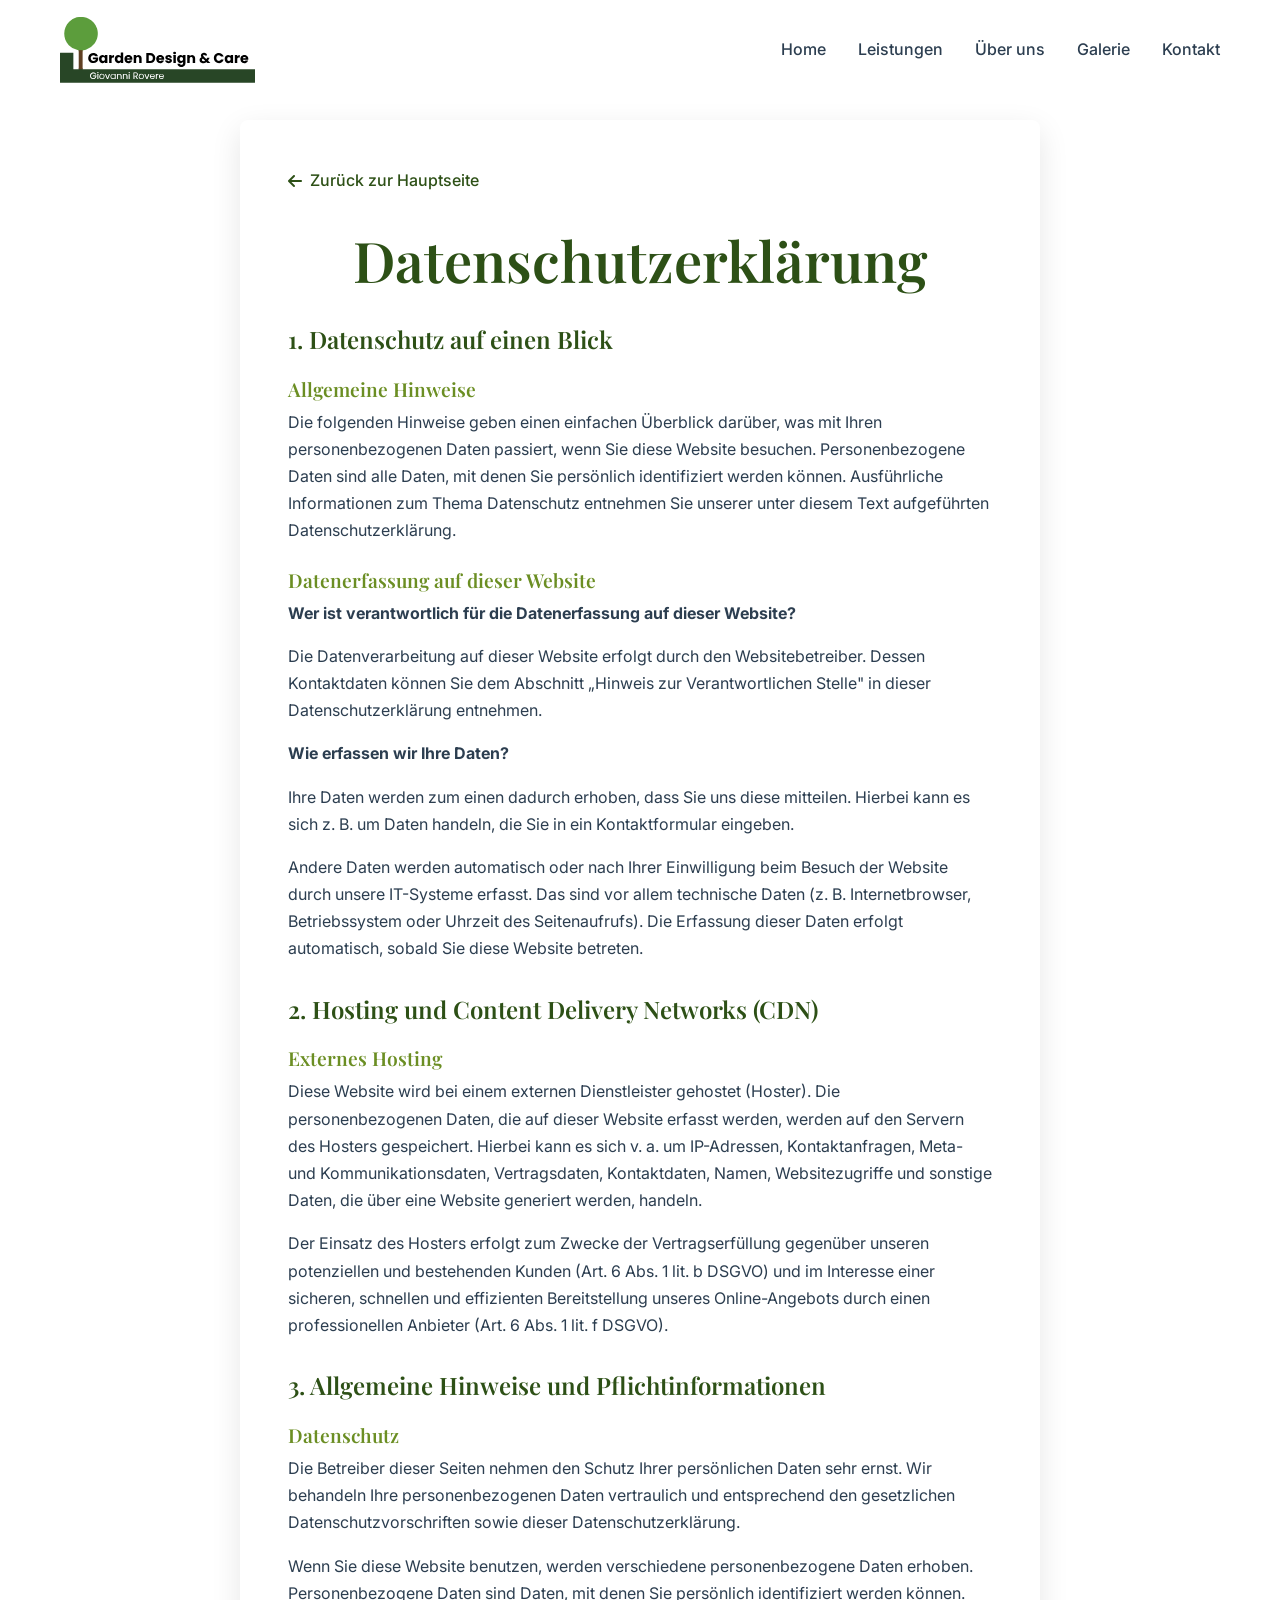
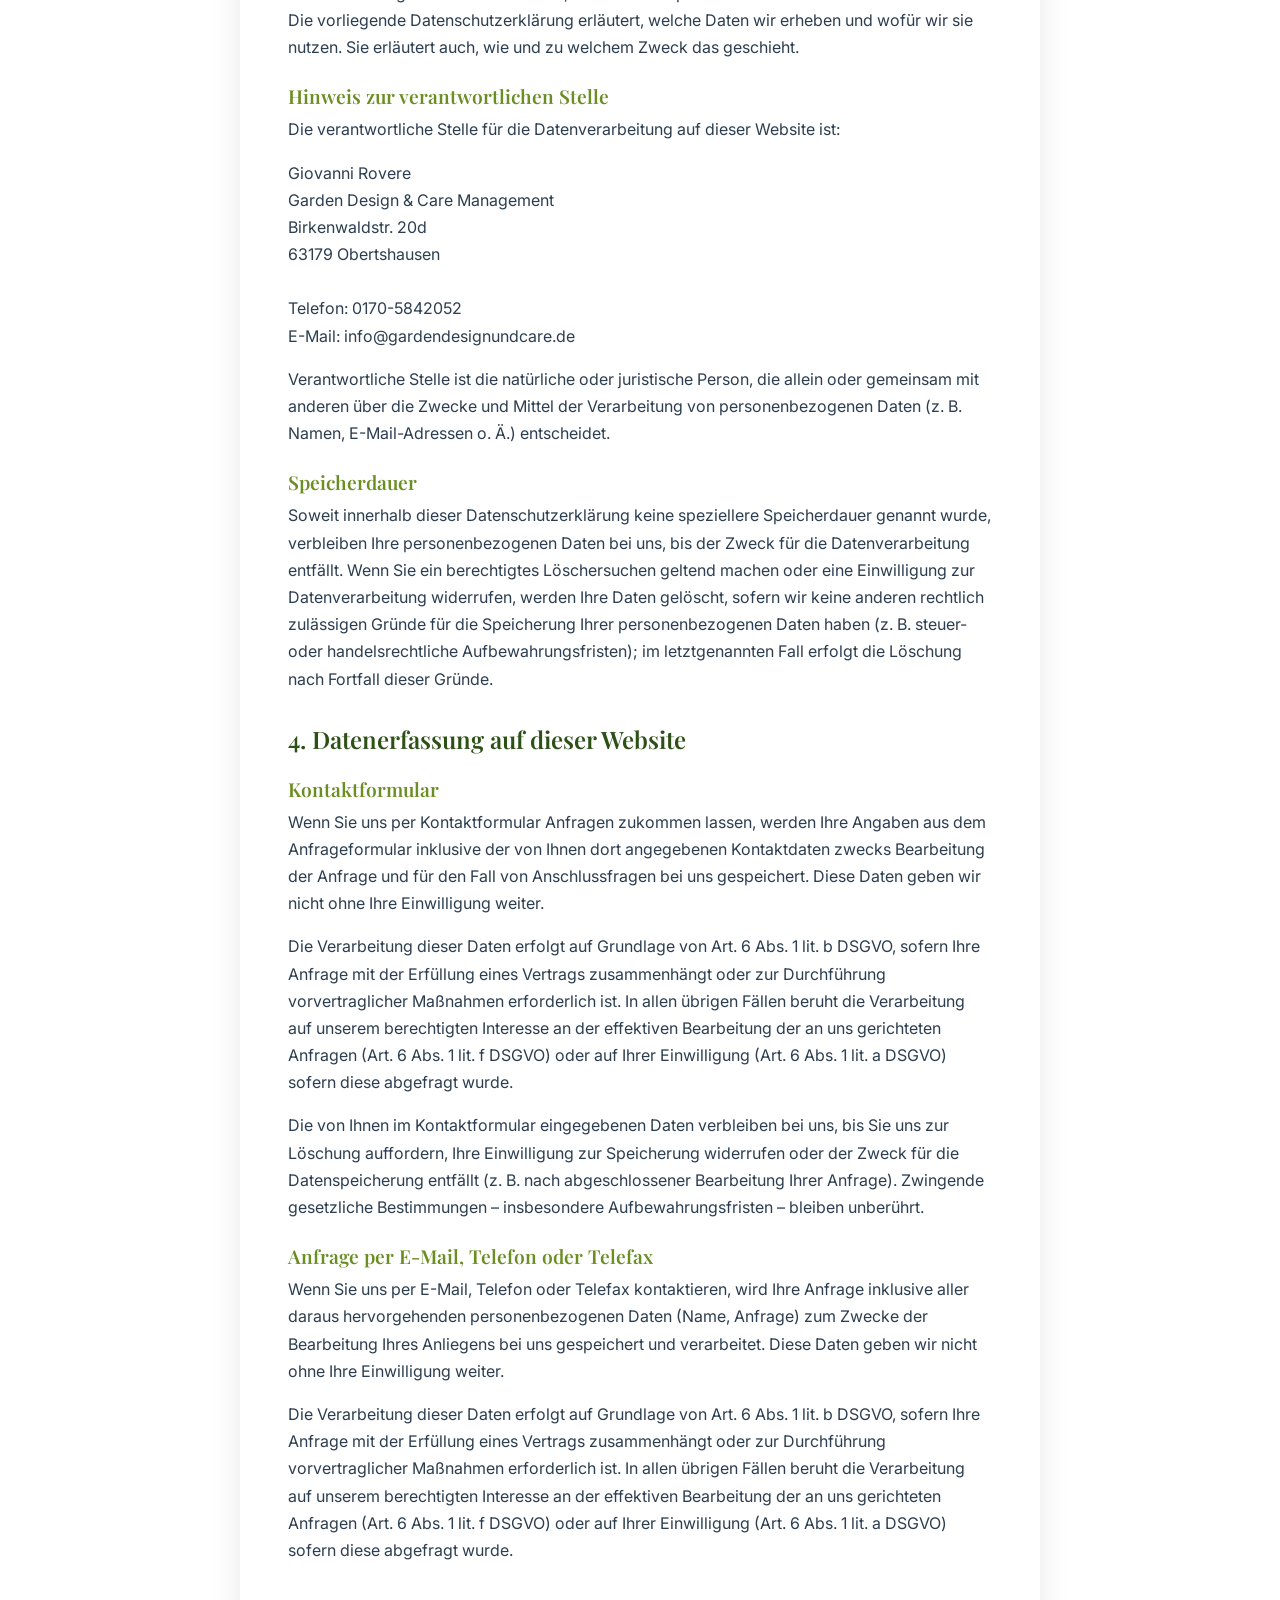
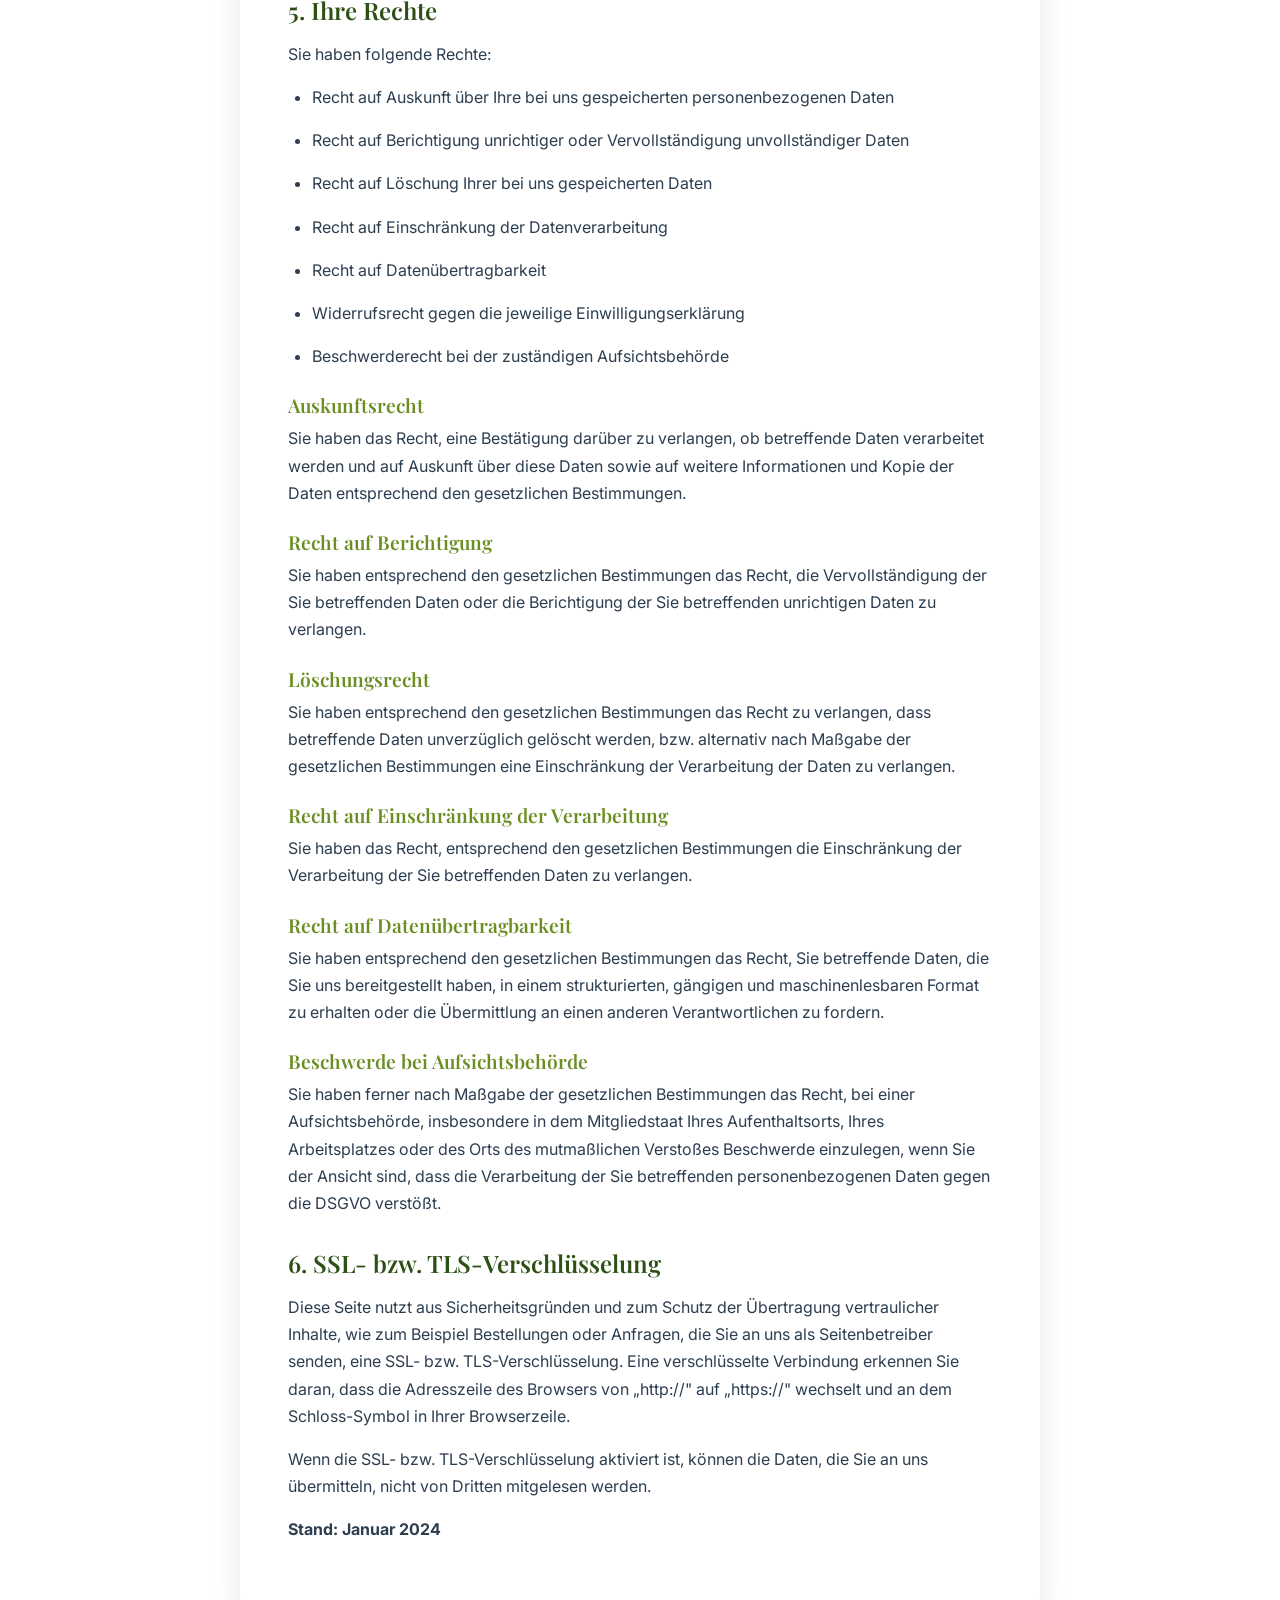
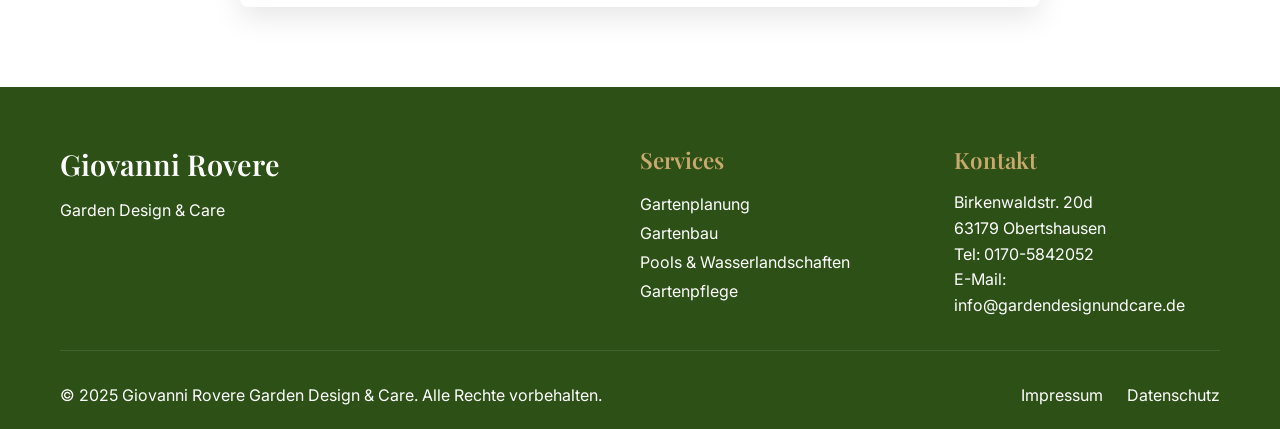
==== commit ca5664c7: "Update website: neue Bilder, CSS, JS, PHP-Dateien" ====
--- a/datenschutz.html
+++ b/datenschutz.html
@@ -3,8 +3,8 @@
 <head>
     <meta charset="UTF-8">
     <meta name="viewport" content="width=device-width, initial-scale=1.0">
-    <title>Datenschutzerklärung - Garden Design und Care | Giovanni Rovere</title>
-    <meta name="description" content="Datenschutzerklärung von Garden Design und Care Management - Giovanni Rovere, Obertshausen">
+    <title>Datenschutzerklärung - Garden Design & Care | Giovanni Rovere</title>
+    <meta name="description" content="Datenschutzerklärung von Garden Design & Care Management - Giovanni Rovere, Obertshausen">
     
     <link rel="preconnect" href="https://fonts.googleapis.com">
     <link rel="preconnect" href="https://fonts.gstatic.com" crossorigin>
@@ -13,8 +13,8 @@
     <link rel="stylesheet" href="css/style.css">
     
     <!-- Favicon -->
-    <link rel="icon" type="image/svg+xml" href="images/favicon.svg">
-    <link rel="alternate icon" type="image/x-icon" href="images/favicon.svg">
+    <link rel="icon" type="image/svg+xml" href="images/baum-icon.svg">
+    <link rel="alternate icon" type="image/x-icon" href="images/baum-icon.svg">
     <style>
         .legal-page {
             padding: 120px 0 80px;
@@ -73,11 +73,7 @@
     <nav class="navbar scrolled" id="navbar">
         <div class="nav-container">
             <div class="nav-brand">
-                <img src="images/favicon.svg" alt="Giovanni Rovere Logo" class="nav-logo">
-                <div class="nav-text">
-                    <h2>Giovanni Rovere</h2>
-                    <span class="nav-tagline">Garden Design und Care</span>
-                </div>
+                <img src="images/garden-design-und-care-logo-mit-text.svg" alt="Garden Design & Care Logo" class="nav-logo-full">
             </div>
             <ul class="nav-menu" id="nav-menu">
                 <li><a href="index.html" class="nav-link">Home</a></li>
@@ -210,13 +206,14 @@
             <div class="footer-content">
                 <div class="footer-brand">
                     <h3>Giovanni Rovere</h3>
-                    <p>Garden Design und Care</p>
+                    <p>Garden Design & Care</p>
                 </div>
                 <div class="footer-links">
                     <h4>Services</h4>
                     <ul>
                         <li><a href="index.html#services">Gartenplanung</a></li>
                         <li><a href="index.html#services">Gartenbau</a></li>
+                        <li><a href="index.html#services">Pools & Wasserlandschaften</a></li>
                         <li><a href="index.html#services">Gartenpflege</a></li>
                     </ul>
                 </div>
@@ -228,7 +225,7 @@
                 </div>
             </div>
             <div class="footer-bottom">
-                <p>&copy; 2024 Giovanni Rovere Garden Design und Care. Alle Rechte vorbehalten.</p>
+                <p>&copy; 2025 Giovanni Rovere Garden Design & Care. Alle Rechte vorbehalten.</p>
                 <div class="footer-legal">
                     <a href="impressum.html">Impressum</a>
                     <a href="datenschutz.html">Datenschutz</a>
--- a/css/style.css
+++ b/css/style.css
@@ -114,12 +114,18 @@
 .nav-brand {
     display: flex;
     align-items: center;
-    gap: 1rem;
 }
 
 .nav-logo {
     width: 45px;
     height: 45px;
+    object-fit: contain;
+}
+
+.nav-logo-full {
+    height: 70px;
+    width: auto;
+    max-width: 350px;
     object-fit: contain;
 }
 
@@ -190,7 +196,7 @@
 .hero {
     height: 100vh;
     background: linear-gradient(rgba(0, 0, 0, 0.4), rgba(0, 0, 0, 0.4)),
-                url('data:image/svg+xml,<svg xmlns="http://www.w3.org/2000/svg" viewBox="0 0 1200 800"><rect width="1200" height="800" fill="%236b8e23"/><circle cx="200" cy="200" r="100" fill="%232d5016" opacity="0.3"/><circle cx="800" cy="400" r="150" fill="%23c9a96e" opacity="0.2"/><circle cx="1000" cy="100" r="80" fill="%232d5016" opacity="0.4"/></svg>');
+                url('../images/garten-gestaltung.webp');
     background-size: cover;
     background-position: center;
     background-attachment: fixed;
@@ -296,13 +302,19 @@
     width: 80px;
     height: 80px;
     margin: 0 auto 1.5rem;
-    background: linear-gradient(135deg, var(--primary-color), var(--secondary-color));
     border-radius: 50%;
     display: flex;
     align-items: center;
     justify-content: center;
-    color: var(--white);
-    font-size: 2rem;
+    overflow: hidden;
+    box-shadow: var(--shadow);
+}
+
+.service-icon img {
+    width: 100%;
+    height: 100%;
+    object-fit: cover;
+    border-radius: 50%;
 }
 
 .service-card h3 {
@@ -330,6 +342,58 @@
     font-weight: bold;
 }
 
+/* Work Process Section */
+.work-process {
+    background: var(--white);
+    padding: 80px 0;
+}
+
+.work-grid {
+    display: grid;
+    grid-template-columns: repeat(auto-fit, minmax(300px, 1fr));
+    gap: 2rem;
+    margin-top: 2rem;
+}
+
+.work-item {
+    background: var(--white);
+    border-radius: var(--border-radius);
+    overflow: hidden;
+    box-shadow: var(--shadow);
+    transition: var(--transition);
+}
+
+.work-item:hover {
+    transform: translateY(-10px);
+    box-shadow: var(--shadow-hover);
+}
+
+.work-image {
+    width: 100%;
+    height: 250px;
+    object-fit: cover;
+    transition: var(--transition);
+}
+
+.work-item:hover .work-image {
+    transform: scale(1.05);
+}
+
+.work-content {
+    padding: 1.5rem;
+}
+
+.work-content h4 {
+    color: var(--primary-color);
+    margin-bottom: 1rem;
+    font-size: 1.3rem;
+}
+
+.work-content p {
+    color: var(--text-light);
+    line-height: 1.6;
+}
+
 /* About Section */
 .about-content {
     display: grid;
@@ -356,8 +420,9 @@
 
 .about-features {
     display: flex;
-    gap: 2rem;
+    gap: 1.5rem;
     margin-top: 2rem;
+    flex-wrap: wrap;
 }
 
 .feature {
@@ -375,6 +440,24 @@
 
 .about-image {
     position: relative;
+    display: flex;
+    align-items: center;
+    justify-content: center;
+}
+
+.about-portrait {
+    width: 100%;
+    max-width: 400px;
+    height: auto;
+    border-radius: 50%;
+    box-shadow: 0 20px 60px rgba(0, 0, 0, 0.15);
+    border: 5px solid var(--white);
+    transition: var(--transition);
+}
+
+.about-portrait:hover {
+    transform: scale(1.02);
+    box-shadow: 0 25px 70px rgba(0, 0, 0, 0.2);
 }
 
 .image-placeholder {
@@ -420,6 +503,17 @@
 .gallery-item:hover {
     transform: scale(1.03);
     box-shadow: var(--shadow-hover);
+}
+
+.gallery-image {
+    width: 100%;
+    height: 100%;
+    object-fit: cover;
+    transition: var(--transition);
+}
+
+.gallery-item:hover .gallery-image {
+    transform: scale(1.1);
 }
 
 .gallery-item .image-placeholder {
@@ -544,6 +638,57 @@
     color: #e74c3c;
 }
 
+/* Cloudflare Turnstile Styling */
+.security-check {
+    margin: 1.5rem 0;
+    text-align: left;
+}
+
+.security-label {
+    display: block;
+    font-size: 14px;
+    font-weight: 500;
+    color: var(--text-dark);
+    margin-bottom: 0.8rem;
+}
+
+.cf-turnstile {
+    display: inline-block;
+    margin: 0;
+}
+
+/* Ensure submit button is properly styled when disabled */
+.btn:disabled.btn-primary {
+    background: #ccc;
+    border-color: #ccc;
+    opacity: 0.6;
+    cursor: not-allowed;
+}
+
+/* Loading state for Turnstile validation */
+.turnstile-loading {
+    position: relative;
+}
+
+.turnstile-loading::after {
+    content: '';
+    position: absolute;
+    top: 50%;
+    left: 50%;
+    width: 20px;
+    height: 20px;
+    margin: -10px 0 0 -10px;
+    border: 2px solid transparent;
+    border-top-color: var(--primary-color);
+    border-radius: 50%;
+    animation: turnstile-spin 1s linear infinite;
+}
+
+@keyframes turnstile-spin {
+    0% { transform: rotate(0deg); }
+    100% { transform: rotate(360deg); }
+}
+
 /* Footer */
 .footer {
     background: var(--primary-color);
@@ -558,12 +703,26 @@
     margin-bottom: 2rem;
 }
 
-.footer-brand h3 {
+.footer-brand-content {
+    display: flex;
+    align-items: flex-start;
+    gap: 1rem;
+}
+
+.footer-icon {
+    width: 40px;
+    height: 40px;
+    opacity: 0.9;
+    flex-shrink: 0;
+    margin-top: 0.3rem;
+}
+
+.footer-brand-text h3 {
     font-size: 1.5rem;
     margin-bottom: 0.5rem;
 }
 
-.footer-brand p {
+.footer-brand-text p {
     color: var(--accent-color);
     font-style: italic;
     margin-bottom: 1.5rem;
@@ -625,7 +784,9 @@
 
 .footer-legal {
     display: flex;
-    gap: 2rem;
+    gap: 1.5rem;
+    align-items: center;
+    flex-wrap: wrap;
 }
 
 .footer-legal a {
@@ -636,6 +797,11 @@
 
 .footer-legal a:hover {
     color: var(--accent-color);
+}
+
+.footer-divider {
+    color: var(--white);
+    opacity: 0.5;
 }
 
 /* Responsive Design */
@@ -661,6 +827,11 @@
         left: 0;
     }
     
+    .nav-logo-full {
+        height: 55px;
+        max-width: 280px;
+    }
+    
     .hero-title {
         font-size: 2.5rem;
     }
@@ -674,6 +845,10 @@
         grid-template-columns: 1fr;
     }
     
+    .work-grid {
+        grid-template-columns: 1fr;
+    }
+    
     .about-content {
         grid-template-columns: 1fr;
         text-align: center;
@@ -684,6 +859,10 @@
         flex-wrap: wrap;
     }
     
+    .about-portrait {
+        max-width: 280px;
+    }
+    
     .contact-content {
         grid-template-columns: 1fr;
     }
